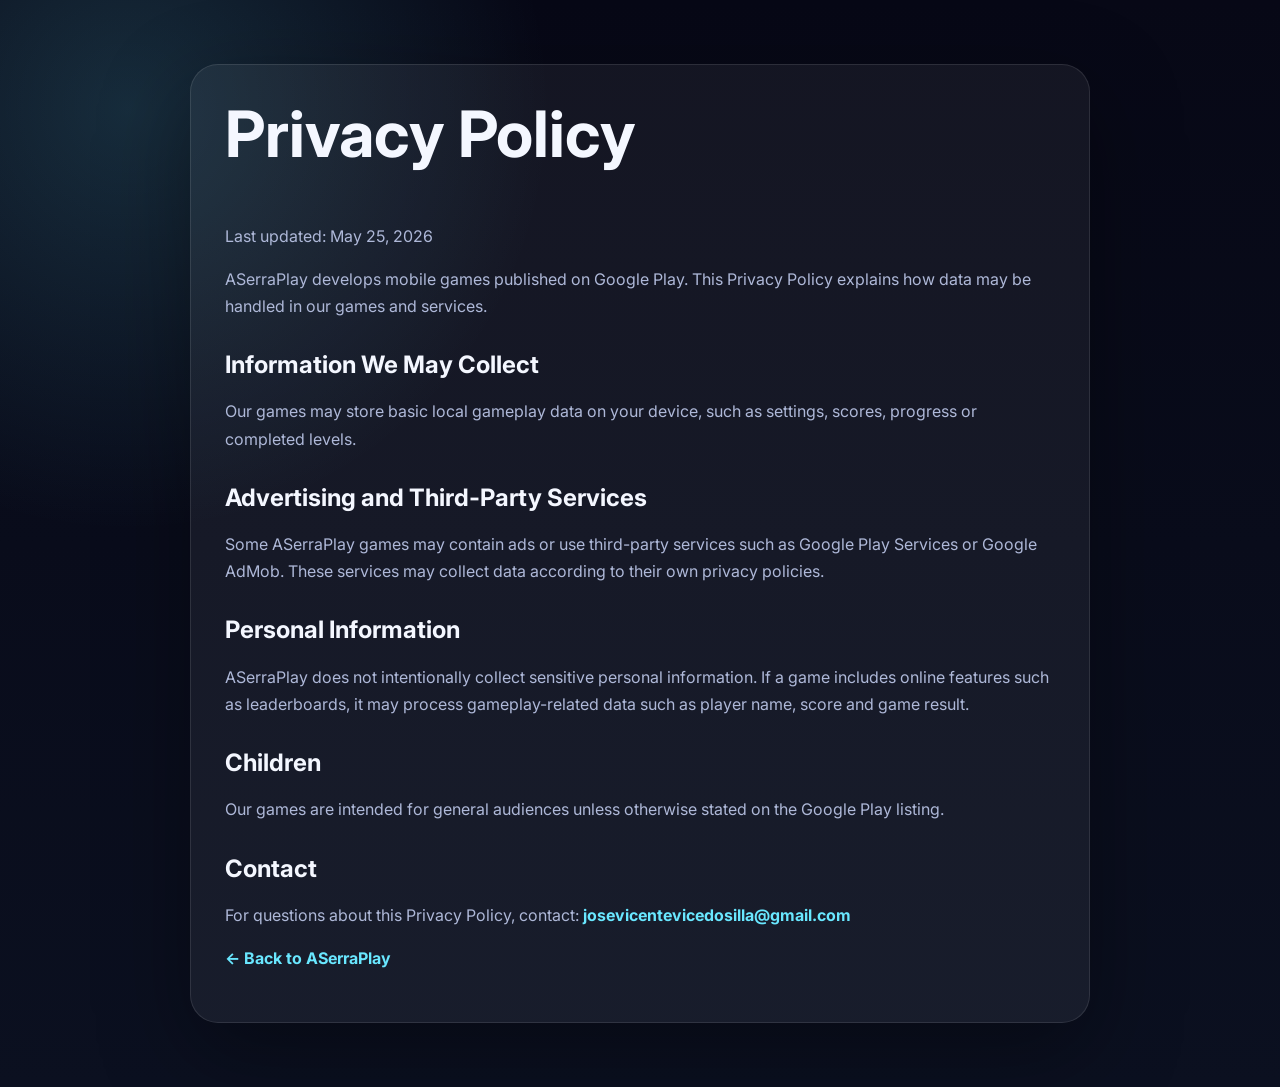
==== privacy.html @ 5cae0102 "Add files via upload" ====
<!DOCTYPE html>
<html lang="en">
<head>
	<meta charset="UTF-8" />
	<meta name="viewport" content="width=device-width, initial-scale=1.0" />
	<title>ASerraPlay | Privacy Policy</title>
	<link rel="preconnect" href="https://fonts.googleapis.com">
	<link rel="preconnect" href="https://fonts.gstatic.com" crossorigin>
	<link href="https://fonts.googleapis.com/css2?family=Inter:wght@400;500;600;700;800;900&display=swap" rel="stylesheet">
	<style>
		* { box-sizing: border-box; }
		body {
			margin: 0;
			font-family: "Inter", sans-serif;
			background:
				radial-gradient(circle at 10% 10%, rgba(105,231,255,0.16), transparent 28%),
				linear-gradient(180deg, #070816, #0b1020);
			color: #f4f7ff;
			line-height: 1.7;
		}
		.container {
			width: min(900px, calc(100% - 32px));
			margin: 0 auto;
			padding: 64px 0;
		}
		.panel {
			padding: 34px;
			border-radius: 28px;
			border: 1px solid rgba(255,255,255,0.1);
			background: rgba(255,255,255,0.055);
			box-shadow: 0 30px 90px rgba(0,0,0,0.35);
		}
		h1, h2 { line-height: 1.1; }
		h1 { margin-top: 0; font-size: clamp(2.3rem, 6vw, 4rem); }
		h2 { margin-top: 32px; }
		p, li { color: #aeb8d8; }
		a { color: #69e7ff; text-decoration: none; font-weight: 700; }
	</style>
</head>
<body>
	<main class="container">
		<section class="panel">
			<h1>Privacy Policy</h1>
			<p>Last updated: May 25, 2026</p>

			<p>
				ASerraPlay develops mobile games published on Google Play. This Privacy Policy explains how data may be handled in our games and services.
			</p>

			<h2>Information We May Collect</h2>
			<p>
				Our games may store basic local gameplay data on your device, such as settings, scores, progress or completed levels.
			</p>

			<h2>Advertising and Third-Party Services</h2>
			<p>
				Some ASerraPlay games may contain ads or use third-party services such as Google Play Services or Google AdMob. These services may collect data according to their own privacy policies.
			</p>

			<h2>Personal Information</h2>
			<p>
				ASerraPlay does not intentionally collect sensitive personal information. If a game includes online features such as leaderboards, it may process gameplay-related data such as player name, score and game result.
			</p>

			<h2>Children</h2>
			<p>
				Our games are intended for general audiences unless otherwise stated on the Google Play listing.
			</p>

			<h2>Contact</h2>
			<p>
				For questions about this Privacy Policy, contact:
				<a href="mailto:josevicentevicedosilla@gmail.com">josevicentevicedosilla@gmail.com</a>
			</p>

			<p><a href="index.html">← Back to ASerraPlay</a></p>
		</section>
	</main>
</body>
</html>
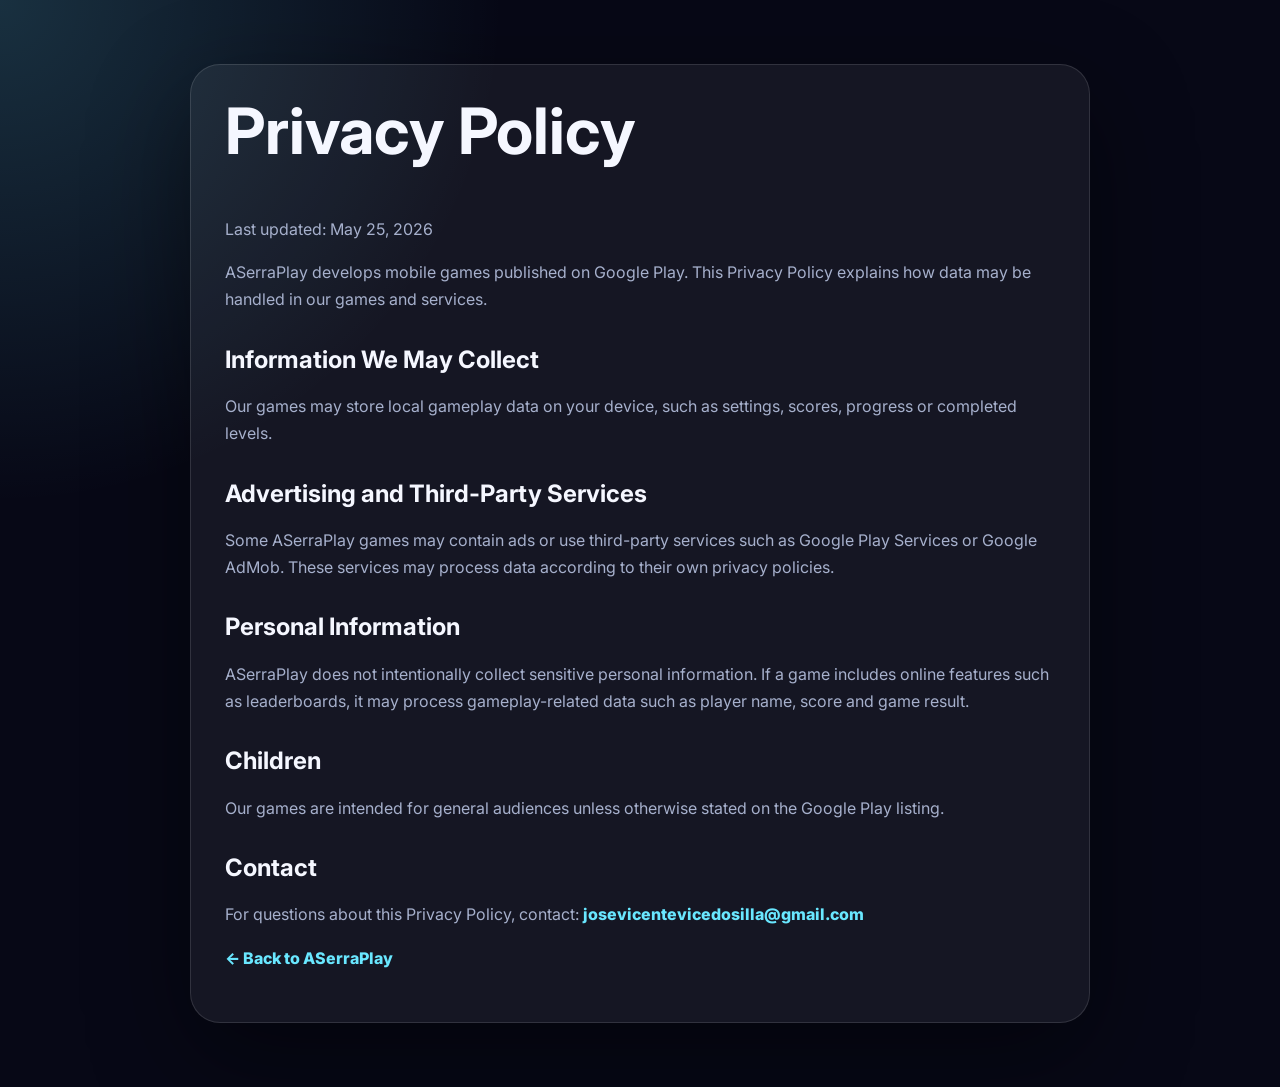
==== commit 254e52e3: "Add files via upload" ====
--- a/privacy.html
+++ b/privacy.html
@@ -12,10 +12,8 @@
 		body {
 			margin: 0;
 			font-family: "Inter", sans-serif;
-			background:
-				radial-gradient(circle at 10% 10%, rgba(105,231,255,0.16), transparent 28%),
-				linear-gradient(180deg, #070816, #0b1020);
-			color: #f4f7ff;
+			background: radial-gradient(circle at top left, rgba(105,231,255,0.18), transparent 30%), #070816;
+			color: #f5f7ff;
 			line-height: 1.7;
 		}
 		.container {
@@ -25,16 +23,15 @@
 		}
 		.panel {
 			padding: 34px;
-			border-radius: 28px;
-			border: 1px solid rgba(255,255,255,0.1);
-			background: rgba(255,255,255,0.055);
-			box-shadow: 0 30px 90px rgba(0,0,0,0.35);
+			border-radius: 30px;
+			background: rgba(255,255,255,0.06);
+			border: 1px solid rgba(255,255,255,0.12);
+			box-shadow: 0 34px 100px rgba(0,0,0,0.45);
 		}
-		h1, h2 { line-height: 1.1; }
-		h1 { margin-top: 0; font-size: clamp(2.3rem, 6vw, 4rem); }
-		h2 { margin-top: 32px; }
-		p, li { color: #aeb8d8; }
-		a { color: #69e7ff; text-decoration: none; font-weight: 700; }
+		h1 { font-size: clamp(2.2rem, 6vw, 4rem); line-height: 1; margin-top: 0; }
+		h2 { margin-top: 32px; line-height: 1.15; }
+		p, li { color: #a6b0cc; }
+		a { color: #69e7ff; font-weight: 800; text-decoration: none; }
 	</style>
 </head>
 <body>
@@ -49,12 +46,12 @@
 
 			<h2>Information We May Collect</h2>
 			<p>
-				Our games may store basic local gameplay data on your device, such as settings, scores, progress or completed levels.
+				Our games may store local gameplay data on your device, such as settings, scores, progress or completed levels.
 			</p>
 
 			<h2>Advertising and Third-Party Services</h2>
 			<p>
-				Some ASerraPlay games may contain ads or use third-party services such as Google Play Services or Google AdMob. These services may collect data according to their own privacy policies.
+				Some ASerraPlay games may contain ads or use third-party services such as Google Play Services or Google AdMob. These services may process data according to their own privacy policies.
 			</p>
 
 			<h2>Personal Information</h2>
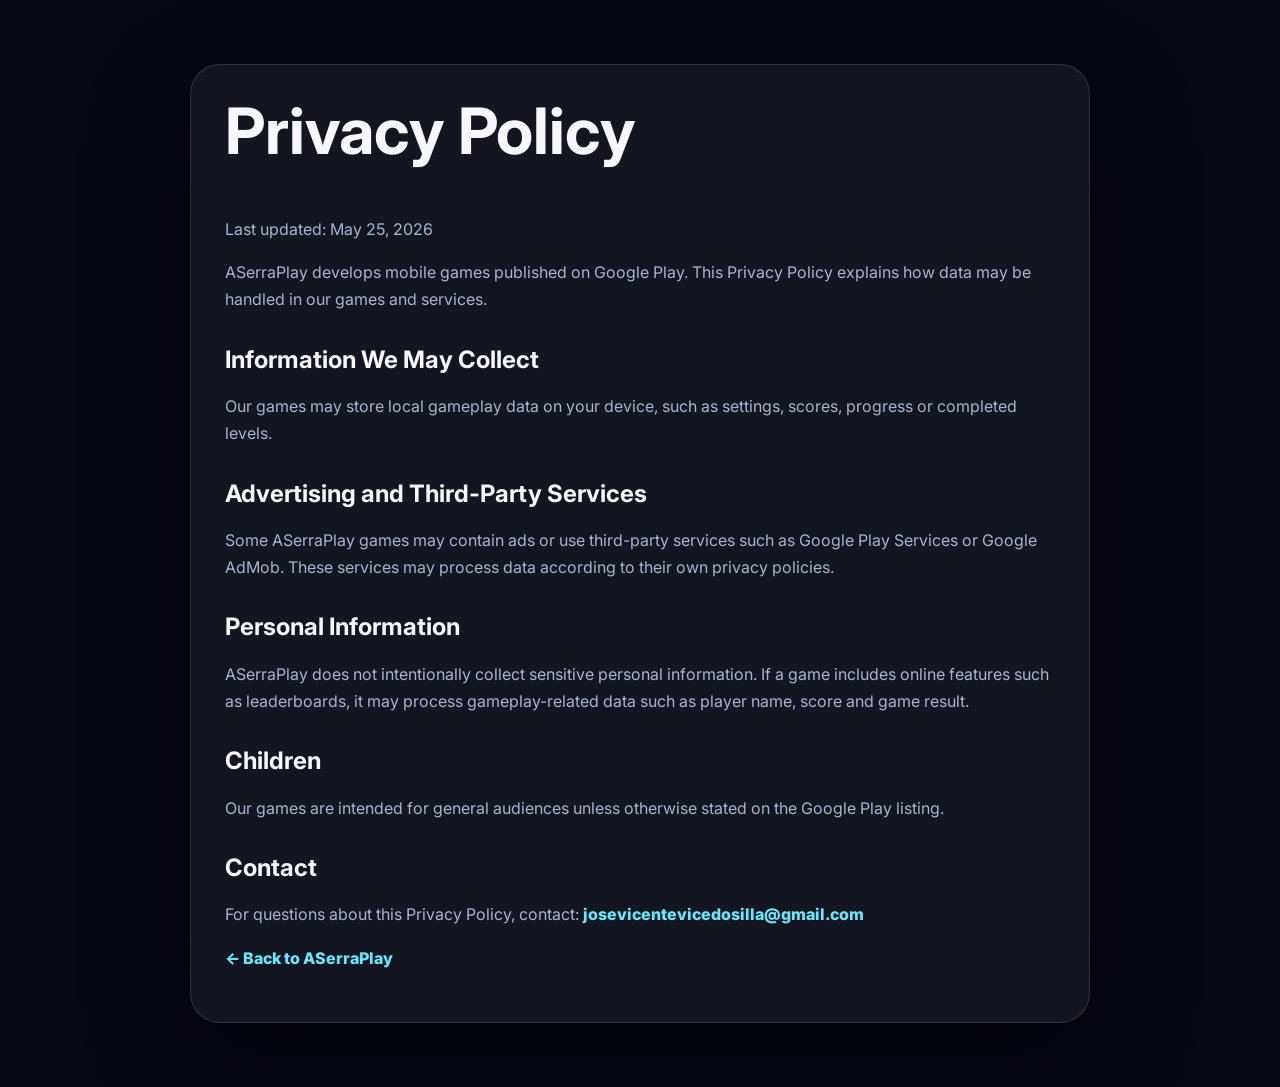
==== commit d8afe15e: "Add files via upload" ====
--- a/privacy.html
+++ b/privacy.html
@@ -11,9 +11,9 @@
 		* { box-sizing: border-box; }
 		body {
 			margin: 0;
-			font-family: "Inter", sans-serif;
-			background: radial-gradient(circle at top left, rgba(105,231,255,0.18), transparent 30%), #070816;
-			color: #f5f7ff;
+			font-family: Inter, sans-serif;
+			background: #050713;
+			color: #f7f8ff;
 			line-height: 1.7;
 		}
 		.container {
@@ -30,7 +30,7 @@
 		}
 		h1 { font-size: clamp(2.2rem, 6vw, 4rem); line-height: 1; margin-top: 0; }
 		h2 { margin-top: 32px; line-height: 1.15; }
-		p, li { color: #a6b0cc; }
+		p, li { color: #a9b4d2; }
 		a { color: #69e7ff; font-weight: 800; text-decoration: none; }
 	</style>
 </head>
@@ -40,35 +40,22 @@
 			<h1>Privacy Policy</h1>
 			<p>Last updated: May 25, 2026</p>
 
-			<p>
-				ASerraPlay develops mobile games published on Google Play. This Privacy Policy explains how data may be handled in our games and services.
-			</p>
+			<p>ASerraPlay develops mobile games published on Google Play. This Privacy Policy explains how data may be handled in our games and services.</p>
 
 			<h2>Information We May Collect</h2>
-			<p>
-				Our games may store local gameplay data on your device, such as settings, scores, progress or completed levels.
-			</p>
+			<p>Our games may store local gameplay data on your device, such as settings, scores, progress or completed levels.</p>
 
 			<h2>Advertising and Third-Party Services</h2>
-			<p>
-				Some ASerraPlay games may contain ads or use third-party services such as Google Play Services or Google AdMob. These services may process data according to their own privacy policies.
-			</p>
+			<p>Some ASerraPlay games may contain ads or use third-party services such as Google Play Services or Google AdMob. These services may process data according to their own privacy policies.</p>
 
 			<h2>Personal Information</h2>
-			<p>
-				ASerraPlay does not intentionally collect sensitive personal information. If a game includes online features such as leaderboards, it may process gameplay-related data such as player name, score and game result.
-			</p>
+			<p>ASerraPlay does not intentionally collect sensitive personal information. If a game includes online features such as leaderboards, it may process gameplay-related data such as player name, score and game result.</p>
 
 			<h2>Children</h2>
-			<p>
-				Our games are intended for general audiences unless otherwise stated on the Google Play listing.
-			</p>
+			<p>Our games are intended for general audiences unless otherwise stated on the Google Play listing.</p>
 
 			<h2>Contact</h2>
-			<p>
-				For questions about this Privacy Policy, contact:
-				<a href="mailto:josevicentevicedosilla@gmail.com">josevicentevicedosilla@gmail.com</a>
-			</p>
+			<p>For questions about this Privacy Policy, contact: <a href="mailto:josevicentevicedosilla@gmail.com">josevicentevicedosilla@gmail.com</a></p>
 
 			<p><a href="index.html">← Back to ASerraPlay</a></p>
 		</section>
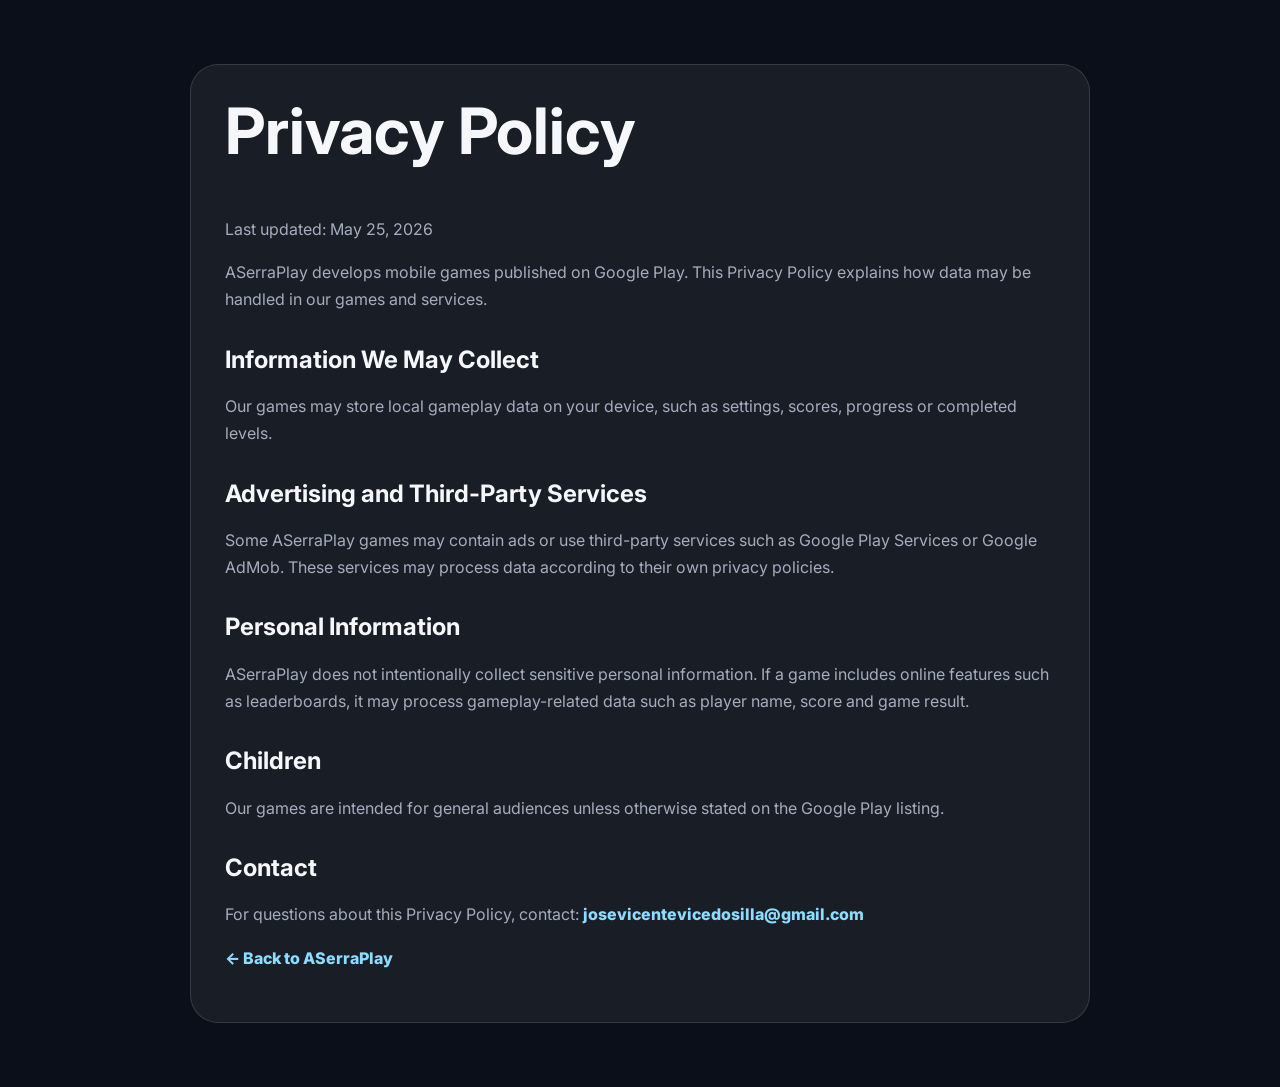
==== commit b798a747: "Add files via upload" ====
--- a/privacy.html
+++ b/privacy.html
@@ -12,8 +12,8 @@
 		body {
 			margin: 0;
 			font-family: Inter, sans-serif;
-			background: #050713;
-			color: #f7f8ff;
+			background: #0b0f19;
+			color: #f5f7fb;
 			line-height: 1.7;
 		}
 		.container {
@@ -23,15 +23,14 @@
 		}
 		.panel {
 			padding: 34px;
-			border-radius: 30px;
+			border-radius: 28px;
 			background: rgba(255,255,255,0.06);
-			border: 1px solid rgba(255,255,255,0.12);
-			box-shadow: 0 34px 100px rgba(0,0,0,0.45);
+			border: 1px solid rgba(255,255,255,0.13);
 		}
 		h1 { font-size: clamp(2.2rem, 6vw, 4rem); line-height: 1; margin-top: 0; }
 		h2 { margin-top: 32px; line-height: 1.15; }
-		p, li { color: #a9b4d2; }
-		a { color: #69e7ff; font-weight: 800; text-decoration: none; }
+		p, li { color: #a4adbd; }
+		a { color: #8ddcff; font-weight: 800; text-decoration: none; }
 	</style>
 </head>
 <body>
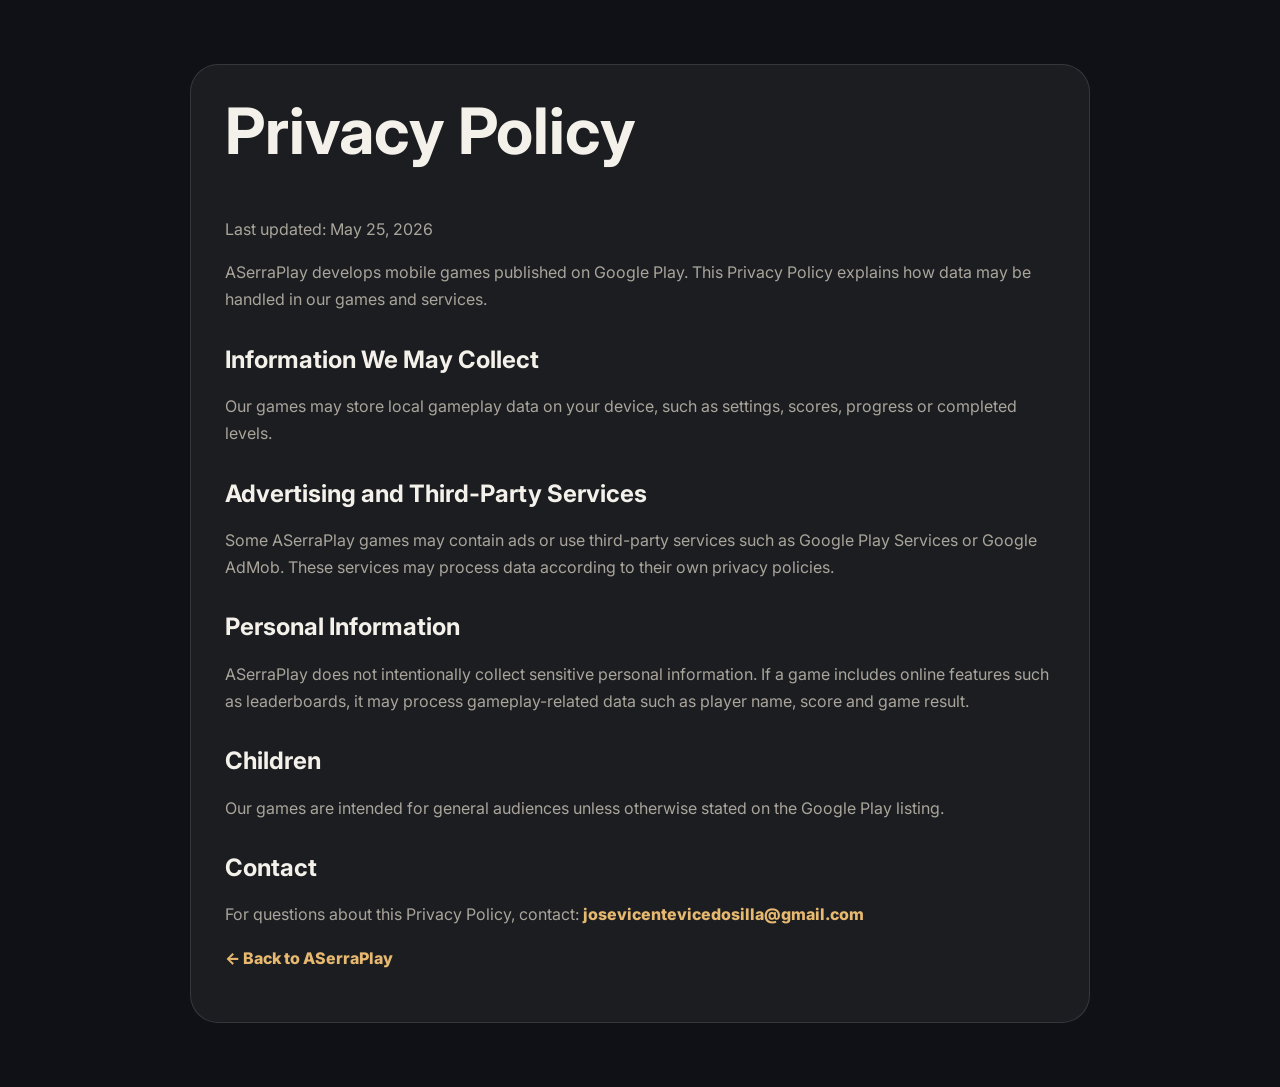
==== commit e30c87a0: "Add files via upload" ====
--- a/privacy.html
+++ b/privacy.html
@@ -12,8 +12,8 @@
 		body {
 			margin: 0;
 			font-family: Inter, sans-serif;
-			background: #0b0f19;
-			color: #f5f7fb;
+			background: #0f1117;
+			color: #f4f1ea;
 			line-height: 1.7;
 		}
 		.container {
@@ -24,13 +24,13 @@
 		.panel {
 			padding: 34px;
 			border-radius: 28px;
-			background: rgba(255,255,255,0.06);
-			border: 1px solid rgba(255,255,255,0.13);
+			background: rgba(244,241,234,0.05);
+			border: 1px solid rgba(244,241,234,0.12);
 		}
 		h1 { font-size: clamp(2.2rem, 6vw, 4rem); line-height: 1; margin-top: 0; }
 		h2 { margin-top: 32px; line-height: 1.15; }
-		p, li { color: #a4adbd; }
-		a { color: #8ddcff; font-weight: 800; text-decoration: none; }
+		p, li { color: #aaa59b; }
+		a { color: #e7b86f; font-weight: 800; text-decoration: none; }
 	</style>
 </head>
 <body>
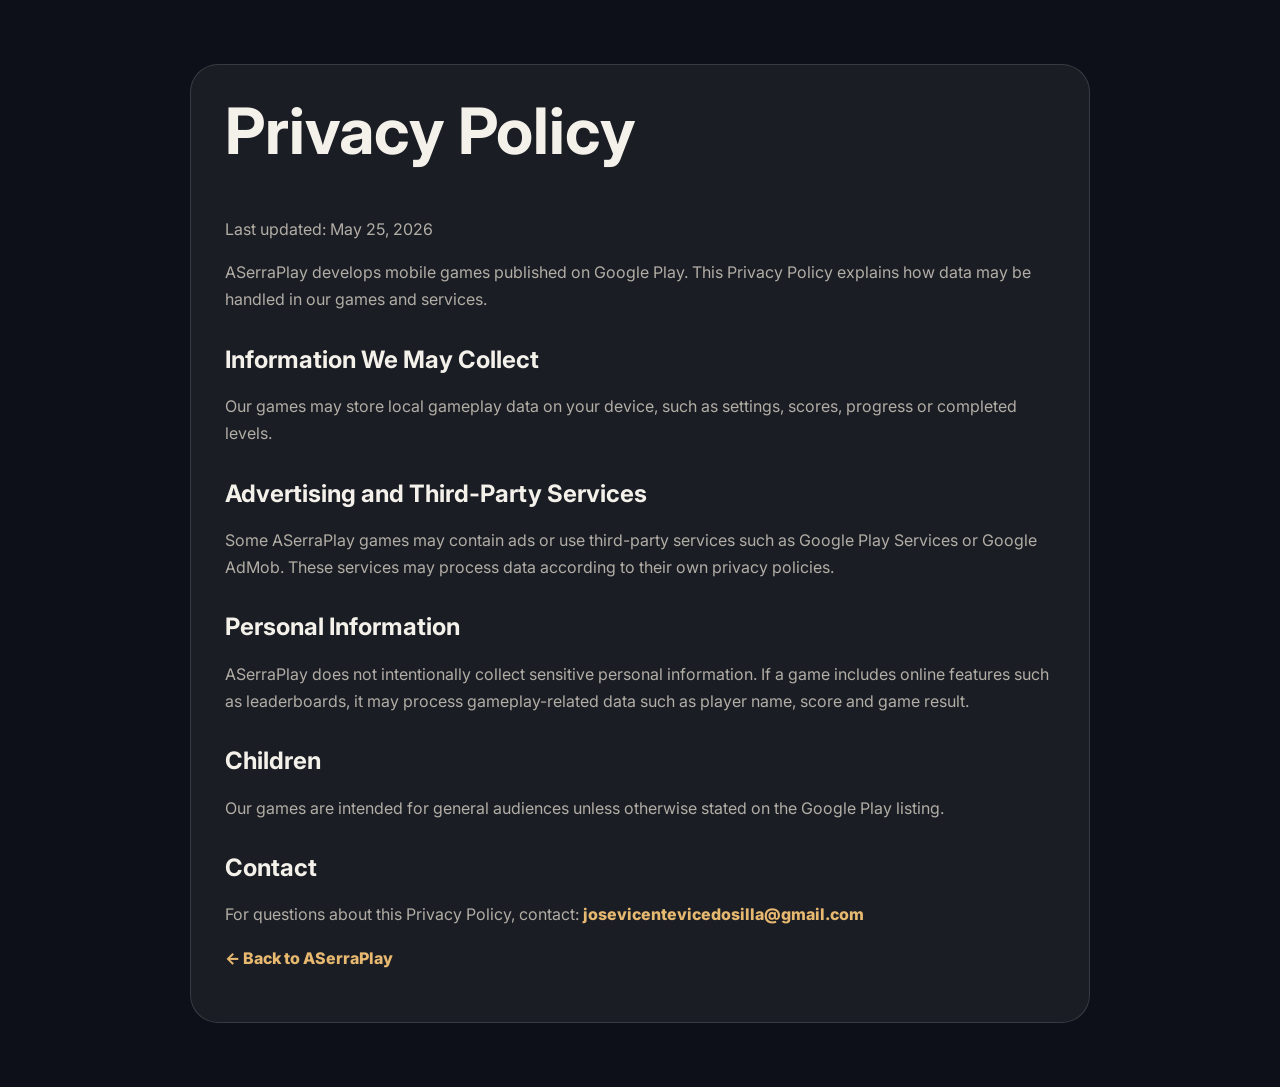
==== commit 638b2f5c: "Add files via upload" ====
--- a/privacy.html
+++ b/privacy.html
@@ -12,7 +12,7 @@
 		body {
 			margin: 0;
 			font-family: Inter, sans-serif;
-			background: #0f1117;
+			background: #0d1018;
 			color: #f4f1ea;
 			line-height: 1.7;
 		}
@@ -24,12 +24,12 @@
 		.panel {
 			padding: 34px;
 			border-radius: 28px;
-			background: rgba(244,241,234,0.05);
-			border: 1px solid rgba(244,241,234,0.12);
+			background: rgba(255,255,255,0.055);
+			border: 1px solid rgba(255,255,255,0.13);
 		}
 		h1 { font-size: clamp(2.2rem, 6vw, 4rem); line-height: 1; margin-top: 0; }
 		h2 { margin-top: 32px; line-height: 1.15; }
-		p, li { color: #aaa59b; }
+		p, li { color: #b2ada5; }
 		a { color: #e7b86f; font-weight: 800; text-decoration: none; }
 	</style>
 </head>
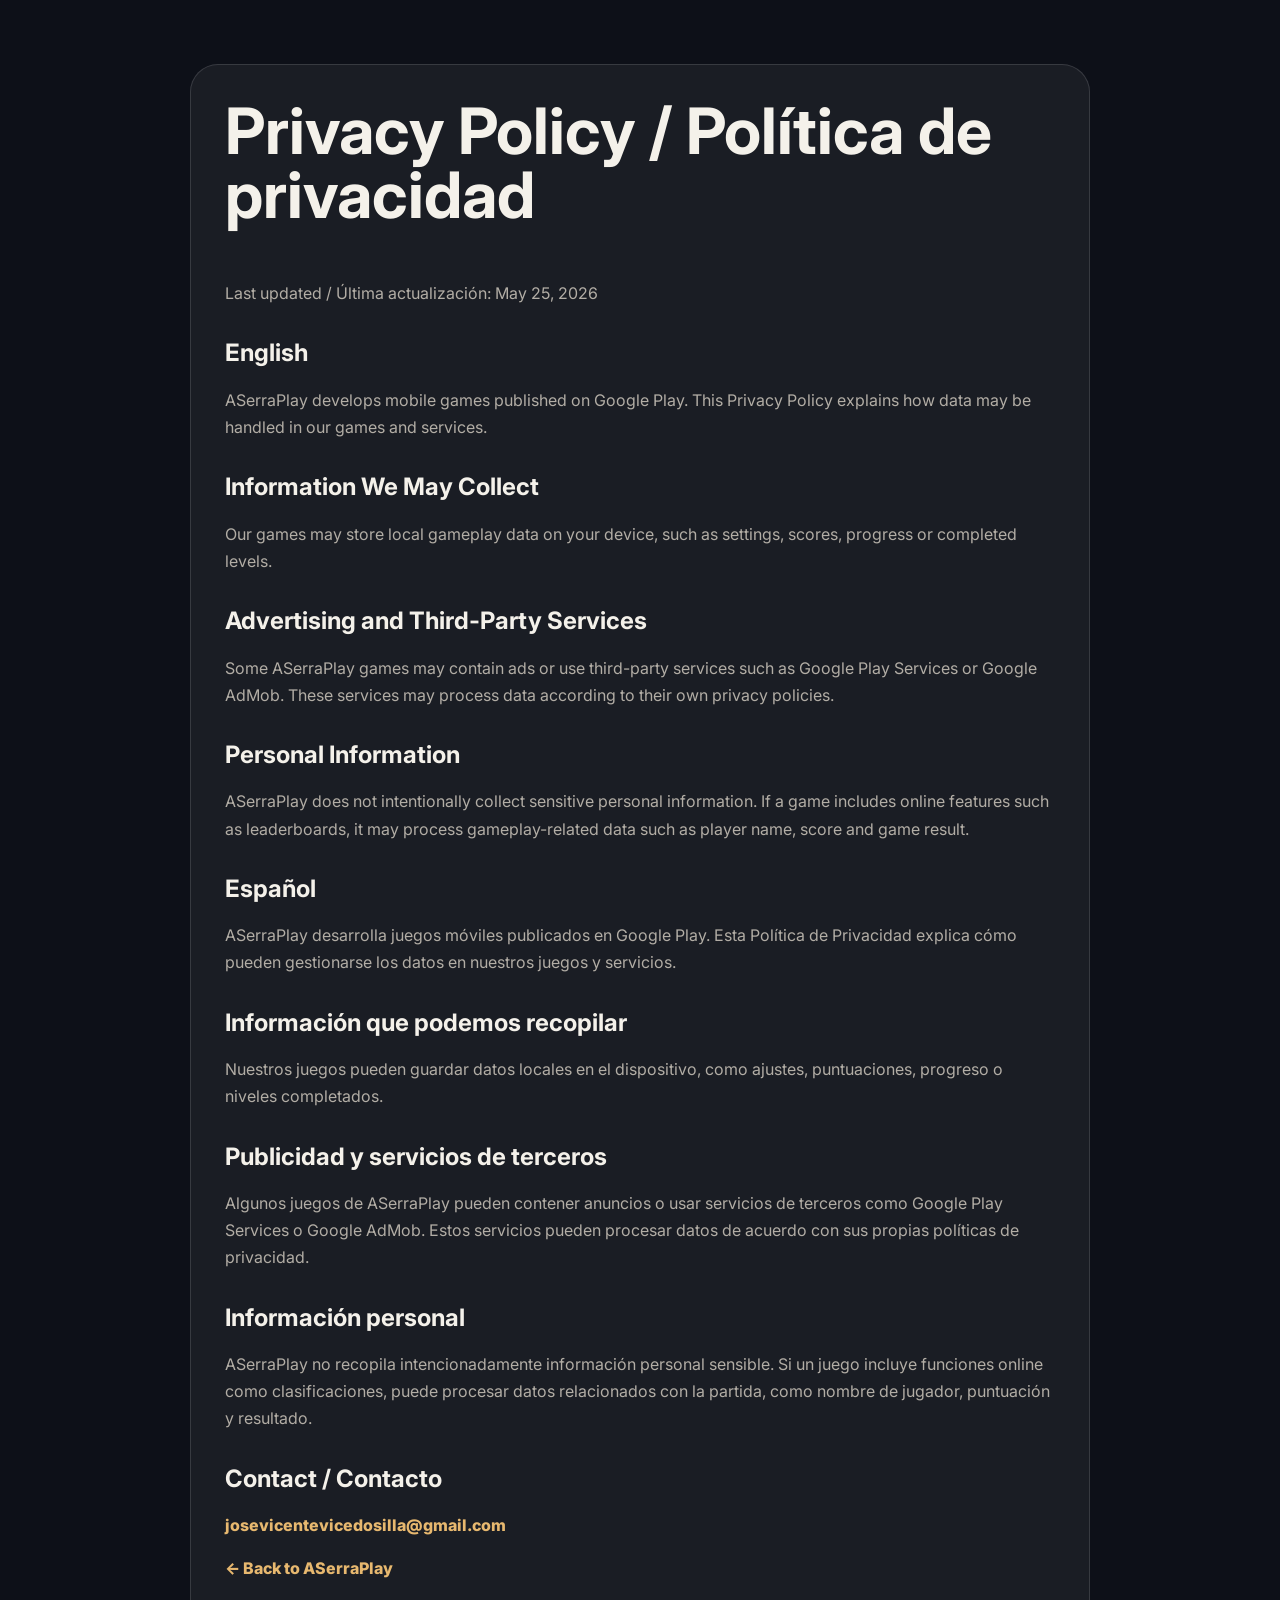
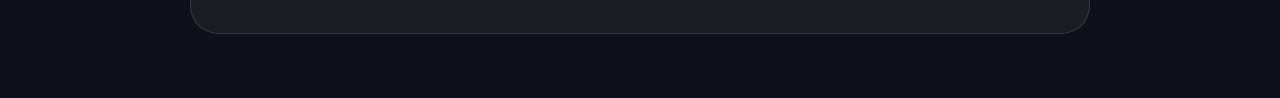
==== commit d35dcfe5: "Add files via upload" ====
--- a/privacy.html
+++ b/privacy.html
@@ -36,9 +36,10 @@
 <body>
 	<main class="container">
 		<section class="panel">
-			<h1>Privacy Policy</h1>
-			<p>Last updated: May 25, 2026</p>
+			<h1>Privacy Policy / Política de privacidad</h1>
+			<p>Last updated / Última actualización: May 25, 2026</p>
 
+			<h2>English</h2>
 			<p>ASerraPlay develops mobile games published on Google Play. This Privacy Policy explains how data may be handled in our games and services.</p>
 
 			<h2>Information We May Collect</h2>
@@ -50,11 +51,20 @@
 			<h2>Personal Information</h2>
 			<p>ASerraPlay does not intentionally collect sensitive personal information. If a game includes online features such as leaderboards, it may process gameplay-related data such as player name, score and game result.</p>
 
-			<h2>Children</h2>
-			<p>Our games are intended for general audiences unless otherwise stated on the Google Play listing.</p>
+			<h2>Español</h2>
+			<p>ASerraPlay desarrolla juegos móviles publicados en Google Play. Esta Política de Privacidad explica cómo pueden gestionarse los datos en nuestros juegos y servicios.</p>
 
-			<h2>Contact</h2>
-			<p>For questions about this Privacy Policy, contact: <a href="mailto:josevicentevicedosilla@gmail.com">josevicentevicedosilla@gmail.com</a></p>
+			<h2>Información que podemos recopilar</h2>
+			<p>Nuestros juegos pueden guardar datos locales en el dispositivo, como ajustes, puntuaciones, progreso o niveles completados.</p>
+
+			<h2>Publicidad y servicios de terceros</h2>
+			<p>Algunos juegos de ASerraPlay pueden contener anuncios o usar servicios de terceros como Google Play Services o Google AdMob. Estos servicios pueden procesar datos de acuerdo con sus propias políticas de privacidad.</p>
+
+			<h2>Información personal</h2>
+			<p>ASerraPlay no recopila intencionadamente información personal sensible. Si un juego incluye funciones online como clasificaciones, puede procesar datos relacionados con la partida, como nombre de jugador, puntuación y resultado.</p>
+
+			<h2>Contact / Contacto</h2>
+			<p><a href="mailto:josevicentevicedosilla@gmail.com">josevicentevicedosilla@gmail.com</a></p>
 
 			<p><a href="index.html">← Back to ASerraPlay</a></p>
 		</section>
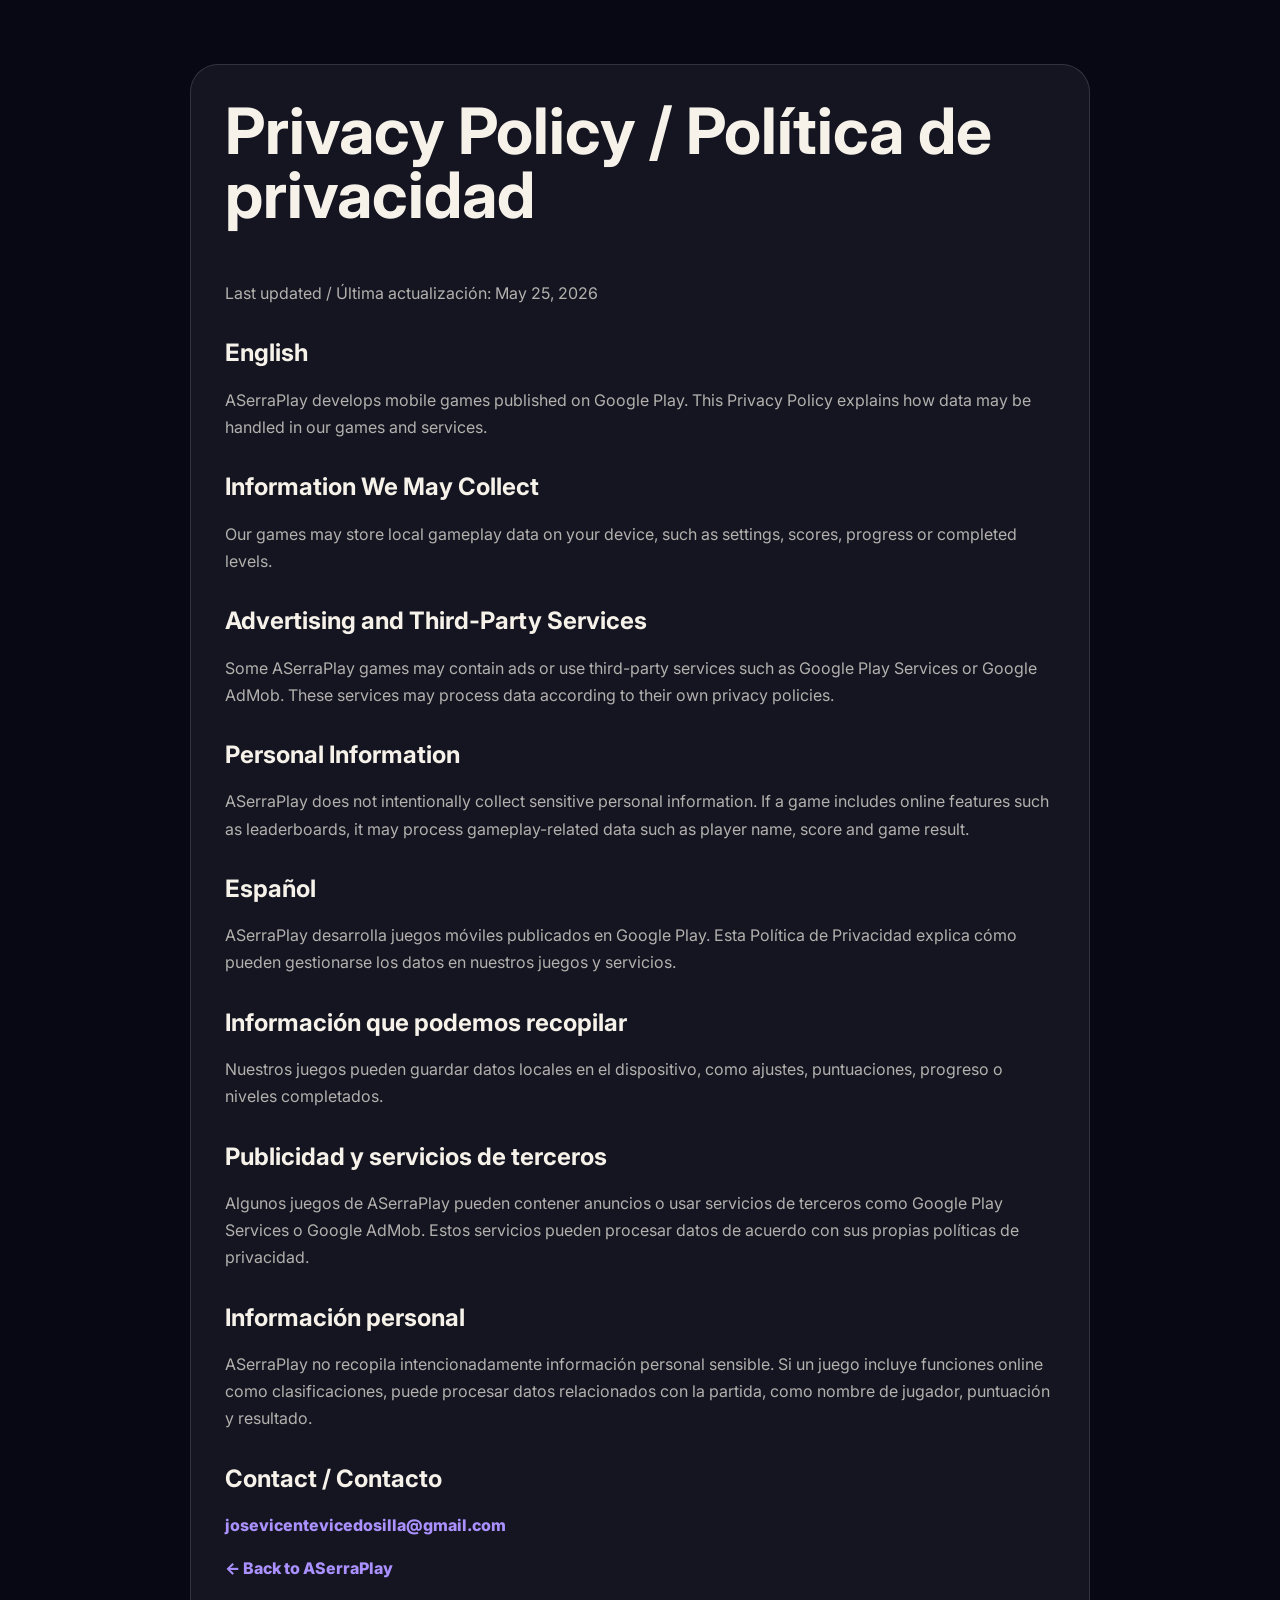
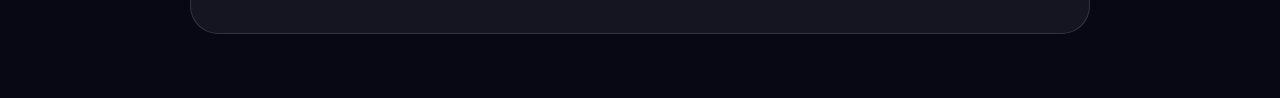
==== commit 37aaf628: "Add files via upload" ====
--- a/privacy.html
+++ b/privacy.html
@@ -12,8 +12,8 @@
 		body {
 			margin: 0;
 			font-family: Inter, sans-serif;
-			background: #0d1018;
-			color: #f4f1ea;
+			background: #070814;
+			color: #f6f2ea;
 			line-height: 1.7;
 		}
 		.container {
@@ -29,8 +29,8 @@
 		}
 		h1 { font-size: clamp(2.2rem, 6vw, 4rem); line-height: 1; margin-top: 0; }
 		h2 { margin-top: 32px; line-height: 1.15; }
-		p, li { color: #b2ada5; }
-		a { color: #e7b86f; font-weight: 800; text-decoration: none; }
+		p, li { color: rgba(246,242,234,.7); }
+		a { color: #aa91ff; font-weight: 800; text-decoration: none; }
 	</style>
 </head>
 <body>
